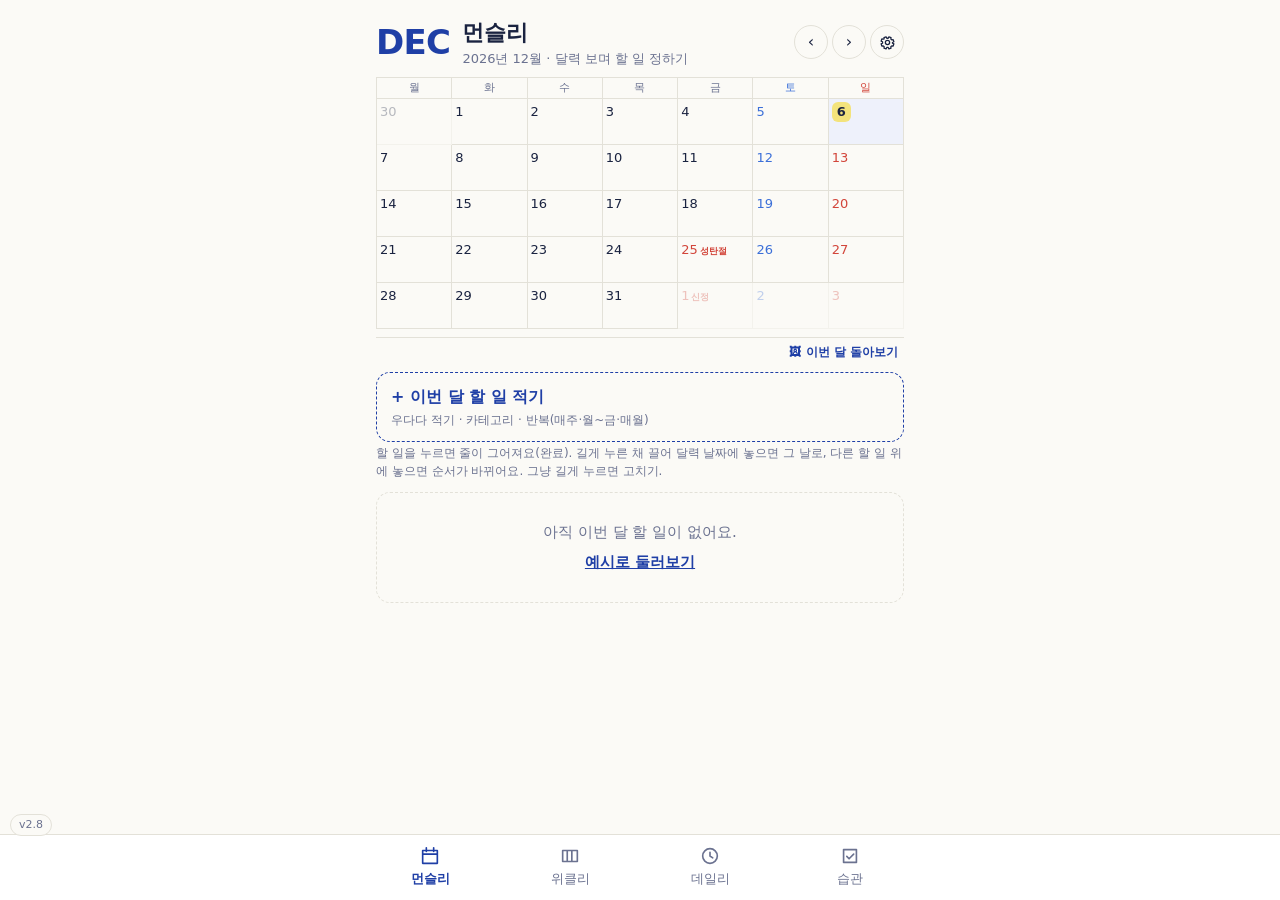
==== web/index.html @ bda676d9 "덤푸 v2.8: Jane 의견 반영 - 데일리 할 일 누르면 완료·취소(탭마다 같게), 칠하기는 🖌 버튼, 칠한 칸을 지우면 저절로 된 완료 취소 Co-Authored-By: Cl" ====
<!doctype html>
<html lang="ko">
<head>
<meta charset="utf-8">
<meta name="viewport" content="width=device-width,initial-scale=1,viewport-fit=cover">
<meta name="app-version" content="2.8">
<meta http-equiv="Content-Security-Policy" content="default-src 'self'; script-src 'self'; style-src 'self' 'unsafe-inline'; img-src 'self' data:; connect-src https://api.github.com; object-src 'none'; base-uri 'none'; form-action 'none'; frame-src 'none'">
<meta name="referrer" content="no-referrer">
<meta name="theme-color" content="#FBFAF6">
<meta name="apple-mobile-web-app-capable" content="yes">
<meta name="apple-mobile-web-app-title" content="덤푸">
<link rel="manifest" href="manifest.json">
<link rel="apple-touch-icon" href="icon-180.png">
<link rel="icon" href="icon-192.png">
<title>덤푸</title>
<link rel="stylesheet" href="style.css">
</head>
<body>
<div class="wrap" id="app"></div>
<button class="ver" id="ver" type="button">v2.4</button>
<nav class="bar"><div class="in" id="tabs"></div></nav>
<div id="layer"></div>
<script src="config.js"></script>
<script src="app-info.js"></script>
<script src="app.js"></script>
</body>
</html>
---- web/style.css ----
html{-webkit-text-size-adjust:100%}
body{margin:0}
:root{padding-top:env(safe-area-inset-top,0px)}
[hidden]{display:none!important}
/* 레이아웃: 탁상 달력처럼 큰 월 숫자 + 종이 위 할 일 줄, 아래 탭 4개 */
:root{
  --paper:#FBFAF6; --card:#FFFFFF; --ink:#1A2340; --muted:#6B7290; --line:#E3E1D8;
  --cobalt:#1F3FA6; --lemon:#F3E37C; --grass:#2E8B57; --soft:#EEF1FB; --warn:#F5B400; --red:#D2453A;
  --t0:#E03131; --t1:#F08C00; --t2:#F2C200; --t3:#2F9E44; --t4:#1C7ED6; --t5:#7048E8; --t6:#E64980; --t7:#868E96; --hol:#D2453A; --sat:#3B6FD8; --ann:#8B5CF6;
  --display:system-ui,-apple-system,"Apple SD Gothic Neo","Noto Sans KR",sans-serif;
  --body:system-ui,-apple-system,"Apple SD Gothic Neo","Noto Sans KR",sans-serif;
}
@media (prefers-color-scheme:dark){:root:not([data-theme="light"]){
  --paper:#12151F; --card:#1A1E2B; --ink:#E9EBF3; --muted:#9097B2; --line:#2A3042;
  --cobalt:#7E9BFF; --lemon:#E8D55E; --grass:#5CC48B; --soft:#232A40; --red:#F07167;
  --t0:#FF6B6B; --t1:#FFA94D; --t2:#FFD43B; --t3:#69DB7C; --t4:#4DABF7; --t5:#9775FA; --t6:#F783AC; --t7:#ADB5BD; --hol:#FF7A70; --sat:#8AB0FF; --ann:#C4A6FF; color-scheme:dark}}
:root[data-theme="dark"]{
  --paper:#12151F; --card:#1A1E2B; --ink:#E9EBF3; --muted:#9097B2; --line:#2A3042;
  --cobalt:#7E9BFF; --lemon:#E8D55E; --grass:#5CC48B; --soft:#232A40; --red:#F07167;
  --t0:#FF6B6B; --t1:#FFA94D; --t2:#FFD43B; --t3:#69DB7C; --t4:#4DABF7; --t5:#9775FA; --t6:#F783AC; --t7:#ADB5BD; --hol:#FF7A70; --sat:#8AB0FF; --ann:#C4A6FF; color-scheme:dark}
html,body{height:100%}
body{background:var(--paper);color:var(--ink);font-family:var(--body);font-size:15px;line-height:1.5}
*{box-sizing:border-box}
button{font:inherit;color:inherit;background:none;border:0;cursor:pointer}
button:focus-visible,textarea:focus-visible,input:focus-visible{outline:2px solid var(--cobalt);outline-offset:2px}
.wrap{max-width:560px;margin:0 auto;padding-left:max(16px,env(safe-area-inset-left,0px));padding-right:max(16px,env(safe-area-inset-right,0px));padding-block:12px 140px}
.demo{background:var(--lemon);color:#1A2340;border-radius:10px;padding:8px 12px;display:flex;justify-content:space-between;align-items:center;gap:8px;font-size:13px;margin-bottom:10px}
.demo button{text-decoration:underline;font-weight:700;white-space:nowrap}
.head{display:flex;align-items:center;gap:12px;margin:4px 0 14px}
.num{font-family:var(--display);font-weight:800;letter-spacing:-.04em;font-size:60px;line-height:.9;color:var(--cobalt);min-width:56px;text-align:center}
.head .t{flex:1;min-width:0}
.head .t b{font-family:var(--display);font-size:22px;font-weight:800;display:block}
.head .t span{color:var(--muted);font-size:13px}
.nav{display:flex;gap:4px;flex:none}
.nav button{width:34px;height:34px;border-radius:50%;border:1px solid var(--line);font-size:16px;display:grid;place-items:center}
.nav svg{width:17px;height:17px}
.add{display:flex;gap:8px;align-items:flex-end;margin-bottom:8px}
.add textarea,.add input{flex:1;min-width:0;border:1px solid var(--line);background:var(--card);color:var(--ink);border-radius:12px;padding:10px 12px;font:inherit;resize:none}
.go{background:var(--cobalt);color:var(--paper);border-radius:12px;padding:10px 14px;font-weight:700;white-space:nowrap}
.tags{display:flex;gap:5px;flex-wrap:wrap;margin-bottom:12px;align-items:center}
.tags .lb{font-size:12px;color:var(--muted);margin-right:2px}
.hint{color:var(--muted);font-size:12px;margin:-4px 0 12px}
.list{display:flex;flex-direction:column;border-top:1px solid var(--line)}
.row{display:flex;flex-direction:column;gap:6px;padding:10px 0 10px 8px;border-bottom:1px solid var(--line);border-left:3px solid transparent}
.row.g0{border-left-color:var(--t0)}.row.g1{border-left-color:var(--t1)}.row.g2{border-left-color:var(--t2)}
.top{display:flex;align-items:flex-start;gap:10px}
.ck{width:22px;height:22px;border-radius:6px;border:2px solid var(--muted);flex:none;margin-top:1px;display:grid;place-items:center;font-size:13px;color:#fff}
.ck.on{background:var(--grass);border-color:var(--grass)}
.txt{flex:1;min-width:0;overflow-wrap:anywhere;text-align:left}
.done .txt{color:var(--muted);text-decoration:line-through}
.tag{font-size:11px;color:var(--grass);white-space:nowrap;margin-top:3px}
.tag.day{color:var(--cobalt)} .tag.late{color:var(--red)}
.rp{font-size:11px;color:var(--muted);margin-left:4px}
.chips{display:flex;flex-wrap:wrap;gap:4px;padding-left:32px}
.row .chips .chip{padding:2px 7px}
.chip{border:1px solid var(--line);border-radius:999px;padding:2px 10px;font-size:12px;color:var(--muted);font-variant-numeric:tabular-nums;display:inline-flex;align-items:center;gap:4px}
.chip.on{background:var(--cobalt);border-color:var(--cobalt);color:var(--paper);font-weight:700}
.chip i{width:8px;height:8px;border-radius:50%;display:block}
.c0{background:var(--t0)}.c1{background:var(--t1)}.c2{background:var(--t2)}
.sec{font-size:12px;color:var(--muted);letter-spacing:.04em;margin:16px 0 6px;font-weight:700}
.empty{text-align:center;color:var(--muted);padding:28px 8px;border:1px dashed var(--line);border-radius:14px}
.empty button{color:var(--cobalt);font-weight:700;text-decoration:underline;margin-top:6px}
.late-box{background:var(--soft);border-radius:12px;padding:10px 12px;margin-bottom:12px;display:flex;gap:10px;align-items:center;font-size:13px}
.late-box span{flex:1;min-width:0}
.late-box b{color:var(--red)}
.weeks{display:flex;gap:6px;overflow-x:auto;padding-bottom:4px;margin-bottom:12px}
.weeks .chip{padding:6px 12px;font-size:13px;white-space:nowrap}
.cal{display:grid;grid-template-columns:repeat(7,minmax(0,1fr));border-top:1px solid var(--line);border-left:1px solid var(--line)}
.cal div,.cal button{border-right:1px solid var(--line);border-bottom:1px solid var(--line);min-height:62px;padding:4px;text-align:left;display:flex;flex-direction:column;gap:2px;min-width:0}
.cal .dow{min-height:auto;font-size:11px;color:var(--muted);text-align:center;align-items:center;padding:4px 0}
.cal .d{font-size:13px;font-variant-numeric:tabular-nums}
.cal .today .d{background:var(--lemon);color:#1A2340;border-radius:6px;padding:0 5px;align-self:flex-start;font-weight:700}
.cal .sel{background:var(--soft)}
.cal .out{opacity:.3}
.mk{display:flex;flex-wrap:wrap;gap:2px}
.mk i{width:6px;height:6px;border-radius:50%;display:block;background:var(--grass)}
.mk i.p{background:none;border:1.5px solid var(--cobalt)}
.mk i.c0{background:var(--t0)}.mk i.c1{background:var(--t1)}.mk i.c2{background:var(--t2)}
.mk i.p.c0{background:none;border-color:var(--t0)}.mk i.p.c1{background:none;border-color:var(--t1)}.mk i.p.c2{background:none;border-color:var(--t2)}
.mini{font-size:10px;color:var(--grass);white-space:nowrap;overflow:hidden;text-overflow:ellipsis}
.legend{display:flex;gap:14px;font-size:12px;color:var(--muted);margin:8px 0;flex-wrap:wrap}
.legend span{display:flex;align-items:center;gap:5px}
.strip{display:grid;grid-template-columns:repeat(7,minmax(0,1fr));gap:4px;margin-bottom:12px}
.strip button{border:1px solid var(--line);border-radius:10px;padding:6px 0;text-align:center;font-size:12px;color:var(--muted)}
.strip b{display:block;font-size:16px;color:var(--ink);font-variant-numeric:tabular-nums}
.strip .has{border-color:var(--cobalt)}
.strip .tdy b{color:var(--cobalt)}
.bar{position:fixed;left:0;right:0;bottom:0;background:var(--card);border-top:1px solid var(--line);display:flex;justify-content:center;padding-bottom:env(safe-area-inset-bottom,0px);padding-left:env(safe-area-inset-left,0px);padding-right:env(safe-area-inset-right,0px);z-index:5}
.bar .in{display:grid;grid-template-columns:repeat(4,1fr);width:100%;max-width:560px}
.bar button{padding:10px 0 12px;font-size:13px;color:var(--muted);display:flex;flex-direction:column;align-items:center;gap:2px}
.bar button.on{color:var(--cobalt);font-weight:700}
.bar svg{width:22px;height:22px}
.ver{position:fixed;left:max(10px,env(safe-area-inset-left,0px));bottom:calc(64px + env(safe-area-inset-bottom,0px));font-size:11px;color:var(--muted);background:var(--paper);border:1px solid var(--line);border-radius:999px;padding:2px 8px;z-index:6}
.ver.new{color:var(--warn);font-weight:700}
.dim{position:fixed;inset:0;background:rgba(10,14,30,.45);z-index:20;display:flex;align-items:flex-end;justify-content:center}
.sheet{background:var(--card);width:100%;max-width:560px;border-radius:18px 18px 0 0;padding:18px max(18px,env(safe-area-inset-left,0px)) calc(18px + env(safe-area-inset-bottom,0px));max-height:88%;overflow:auto}
.sheet h3{margin:0 0 4px;font-family:var(--display);font-weight:800;font-size:22px;display:flex;gap:8px;align-items:center}
.pill{font-family:var(--body);font-size:12px;background:var(--soft);color:var(--cobalt);border-radius:999px;padding:2px 8px}
.sheet p{margin:6px 0;color:var(--muted);font-size:13px}
.sheet .btn{display:block;width:100%;border:1px solid var(--line);border-radius:12px;padding:10px;margin-top:10px;font-weight:700}
.sheet .btn.pri{background:var(--cobalt);color:var(--paper);border-color:var(--cobalt)}
.sheet .btn.del{color:var(--red)}
.sheet input[type=text],.sheet input:not([type]){width:100%;border:1px solid var(--line);background:var(--paper);color:var(--ink);border-radius:10px;padding:10px;font:inherit;margin:8px 0}
.sheet .chips{padding-left:0;margin:6px 0}
.note{font-size:13px;margin:8px 0;border-left:3px solid var(--line);padding-left:10px}
.note b{display:block;font-size:12px;color:var(--muted)}
.set{display:flex;align-items:center;gap:10px;padding:10px 0;border-bottom:1px solid var(--line)}
.set span{flex:1;min-width:0}
.set small{display:block;color:var(--muted);font-size:12px}
.sw{width:44px;height:26px;border-radius:999px;background:var(--line);position:relative;flex:none}
.sw::after{content:"";position:absolute;top:3px;left:3px;width:20px;height:20px;border-radius:50%;background:#fff;transition:left .15s}
.sw.on{background:var(--grass)} .sw.on::after{left:21px}
.set input[type=time]{border:1px solid var(--line);background:var(--paper);color:var(--ink);border-radius:8px;padding:4px 6px;font:inherit}
.app-only{font-size:11px;background:var(--lemon);color:#1A2340;border-radius:999px;padding:1px 7px;margin-left:6px;font-weight:700;white-space:nowrap;display:inline-block}
.widget{border:1px solid var(--line);border-radius:18px;padding:12px 14px;background:var(--soft);margin:8px 0}
.widget .wh{display:flex;justify-content:space-between;font-size:13px;font-weight:700;margin-bottom:6px}
.widget .wr{display:flex;gap:8px;align-items:center;font-size:13px;padding:3px 0}
.widget .wr .ck{width:18px;height:18px;font-size:11px}
.noti{border-radius:14px;background:var(--paper);border:1px solid var(--line);padding:10px 12px;font-size:13px;margin:8px 0}
.noti b{display:block;font-size:12px;color:var(--muted)}
.toast{position:fixed;left:50%;transform:translateX(-50%);bottom:calc(100px + env(safe-area-inset-bottom,0px));background:var(--ink);color:var(--paper);padding:8px 14px;border-radius:999px;font-size:13px;z-index:30;max-width:90%;text-align:center}
@media (prefers-reduced-motion:no-preference){.sheet{animation:up .18s ease-out}@keyframes up{from{transform:translateY(30px);opacity:.5}}}

/* v1.1: 달력 공휴일·기념일, 날짜 고르기, 타임라인 */
.cal div,.cal button{min-height:58px}
.cal .dl{display:flex;align-items:baseline;gap:2px;min-width:0}
.cal .red .d{color:var(--hol)} .cal .blue .d{color:var(--sat)}
.cal .dow.sun{color:var(--hol)} .cal .dow.sat{color:var(--sat)}
.cal .today .d{color:#1A2340}
.lab{font-size:9px;line-height:1.2;white-space:nowrap;overflow:hidden;text-overflow:ellipsis;min-width:0;font-weight:700}
.lab.hol{color:var(--hol)} .lab.memo{color:var(--muted);font-weight:500} .lab.ann{color:var(--ann)}
.lab.big{font-size:12px;margin-right:6px}
.mini.p{color:var(--ink);opacity:.75}
.cal.picking button:not(.out){background:var(--soft)}
.cal.picking button:not(.out):hover,.cal.picking button:not(.out):focus-visible{background:var(--lemon)}
.pickbar{position:sticky;top:env(safe-area-inset-top,0px);z-index:4;background:var(--lemon);color:#1A2340;border-radius:12px;padding:10px 12px;margin-bottom:10px;display:flex;gap:10px;align-items:center;font-size:13px}
.pickbar span{flex:1;min-width:0}
.pickbar button{font-weight:800;text-decoration:underline;white-space:nowrap}
.chip.pk{background:var(--lemon);border-color:var(--lemon);color:#1A2340;font-weight:700}
.daybox{border:1px solid var(--line);border-radius:14px;padding:12px;margin:12px 0 4px;background:var(--card)}
.daybox .dh{display:flex;align-items:baseline;flex-wrap:wrap;gap:4px 8px;margin-bottom:4px}
.daybox .dh b{font-size:16px}
.links{display:flex;justify-content:space-between;gap:10px;font-size:13px}
.links button{color:var(--cobalt);font-weight:700}
.tm{display:inline-block;font-size:12px;font-weight:800;color:var(--cobalt);background:var(--soft);border-radius:6px;padding:0 5px;margin-right:6px;font-variant-numeric:tabular-nums}
.tl{border-top:1px solid var(--line)}
.tl-r{display:flex;gap:8px;border-bottom:1px solid var(--line);min-height:38px}
.tl-r.now{background:var(--soft)}
.tl-r.now .tl-h{color:var(--hol);font-weight:800}
.tl-h{width:58px;flex:none;font-size:12px;color:var(--muted);padding-top:10px;font-variant-numeric:tabular-nums}
.tl-c{flex:1;min-width:0}
.tl-c .row{border-bottom:0;padding-top:6px;padding-bottom:6px}
.tl-add{width:100%;height:100%;min-height:38px;text-align:left;color:var(--line);font-size:18px;padding-left:4px}
.tl-add:hover,.tl-add:focus-visible{color:var(--cobalt)}
.strip button{min-width:0}
.strip .red b{color:var(--hol)}
.strip small{display:block;font-size:9px;overflow:hidden;text-overflow:ellipsis;white-space:nowrap;padding:0 2px}
.hgrid{display:grid;grid-template-columns:repeat(auto-fill,minmax(68px,1fr));gap:5px}
.hgrid .chip{justify-content:center;padding:5px 0}
.chips.dows{padding-left:0;margin:6px 0}
.chips.dows .chip{min-width:36px;justify-content:center;padding:4px 0;font-size:14px}
.two{display:grid;grid-template-columns:1fr 1fr;gap:8px;margin:6px 0}
.two label{display:flex;flex-direction:column;font-size:12px;color:var(--muted);min-width:0}
.two input{border:1px solid var(--line);background:var(--paper);color:var(--ink);border-radius:10px;padding:8px;font:inherit;width:100%;min-width:0}

/* v1.3: 카테고리 8개, 옆으로 밀기 */
.row.g3{border-left-color:var(--t3)}.c3{background:var(--t3)}.mk i.c3{background:var(--t3)}.mk i.p.c3{background:none;border-color:var(--t3)}
.row.g4{border-left-color:var(--t4)}.c4{background:var(--t4)}.mk i.c4{background:var(--t4)}.mk i.p.c4{background:none;border-color:var(--t4)}
.row.g5{border-left-color:var(--t5)}.c5{background:var(--t5)}.mk i.c5{background:var(--t5)}.mk i.p.c5{background:none;border-color:var(--t5)}
.row.g6{border-left-color:var(--t6)}.c6{background:var(--t6)}.mk i.c6{background:var(--t6)}.mk i.p.c6{background:none;border-color:var(--t6)}
.row.g7{border-left-color:var(--t7)}.c7{background:var(--t7)}.mk i.c7{background:var(--t7)}.mk i.p.c7{background:none;border-color:var(--t7)}
.catrow{display:flex;gap:8px;align-items:center}
.dot{width:26px;height:26px;border-radius:50%;flex:none;border:2px solid var(--card);box-shadow:0 0 0 1px var(--line)}
#app{touch-action:pan-y}
@media (prefers-reduced-motion:no-preference){
#app.slide-l{animation:sl .22s ease-out}#app.slide-r{animation:sr .22s ease-out}
@keyframes sl{from{transform:translateX(24px);opacity:.4}}@keyframes sr{from{transform:translateX(-24px);opacity:.4}}}

/* v1.4: 먼슬리 달력 고정, 영어 월 */
.num.en{font-size:40px;letter-spacing:-.02em;min-width:76px}
.mtop{position:sticky;top:env(safe-area-inset-top,0px);z-index:3;background:var(--paper);padding-bottom:8px;margin-bottom:4px;border-bottom:1px solid var(--line)}
.mtop .head{margin-bottom:8px}
.mtop .cal div,.mtop .cal button{min-height:46px;padding:3px}
.mtop .cal .dow{min-height:auto;padding:2px 0}
body::before{content:"";position:fixed;inset:0 0 auto;height:env(safe-area-inset-top,0px);z-index:10;background:var(--paper)}
.mtop{isolation:isolate}
.pop{position:absolute;z-index:5;width:min(230px,calc(100% - 8px));background:var(--card);color:var(--ink);border:1px solid var(--line);border-radius:14px;box-shadow:0 8px 24px rgba(10,14,30,.22);padding:10px 12px}
.pop::after{content:"";position:absolute;left:calc(var(--ax,50%) - 7px);width:12px;height:12px;background:var(--card);border:1px solid var(--line);transform:rotate(45deg)}
.pop.above::after{bottom:-7px;border-top:0;border-left:0}
.pop.below::after{top:-7px;border-bottom:0;border-right:0}
.pop-h{display:flex;flex-wrap:wrap;align-items:baseline;gap:2px 6px;margin-bottom:4px}
.pop-h b{font-size:14px}
.pop-h .lab{font-size:11px}
.pop-r{display:flex;align-items:center;gap:8px;padding:4px 0}
.pop-r.g0{border-left-color:var(--t0)}.pop-r.g1{border-left-color:var(--t1)}.pop-r.g2{border-left-color:var(--t2)}.pop-r.g3{border-left-color:var(--t3)}.pop-r.g4{border-left-color:var(--t4)}.pop-r.g5{border-left-color:var(--t5)}.pop-r.g6{border-left-color:var(--t6)}.pop-r.g7{border-left-color:var(--t7)}
.pop-r .ck{width:18px;height:18px;font-size:11px;border-radius:5px}
.pop-t{flex:1;min-width:0;text-align:left;font-size:13px;white-space:nowrap;overflow:hidden;text-overflow:ellipsis}
.pop-r.done .pop-t{color:var(--muted);text-decoration:line-through}
.pop-e{margin:4px 0;color:var(--muted);font-size:12px}
.pop-a{display:flex;justify-content:space-between;gap:6px;border-top:1px solid var(--line);margin-top:6px;padding-top:6px}
.pop-a button{font-size:12px;font-weight:700;color:var(--cobalt)}
@media (prefers-reduced-motion:no-preference){.pop{animation:pin .14s ease-out}@keyframes pin{from{opacity:0;transform:scale(.96)}}}
.mtop .head .num.en{font-size:34px;min-width:66px}
@media (max-height:760px){
.mtop .head{margin:0 0 4px}
.mtop .head .t span{font-size:12px}
.mtop .cal div,.mtop .cal button{min-height:36px;padding:2px 3px;gap:1px}
.mtop .cal .mini{display:none}
}
.mtop .head .t span{display:block;white-space:nowrap;overflow:hidden;text-overflow:ellipsis}

/* v1.5: 줄 긋기, 끌어서 옮기기, 큰 카테고리 점 */
.row .txt{padding:2px 0;-webkit-user-select:none;user-select:none;-webkit-touch-callout:none}
.row.done .txt,.pop-r.done .pop-t{text-decoration:line-through;text-decoration-thickness:2px;text-decoration-color:var(--muted)}
.row{padding-left:10px}
.pop-r{border-left:3px solid transparent;padding-left:6px}
.pop-t{-webkit-user-select:none;user-select:none;-webkit-touch-callout:none;padding:2px 0}
.dragging{opacity:.35}
.ghost{position:fixed;z-index:50;pointer-events:none;transform:translate(-50%,-130%);background:var(--ink);color:var(--paper);padding:6px 12px;border-radius:999px;font-size:13px;font-weight:700;white-space:nowrap;box-shadow:0 6px 18px rgba(0,0,0,.25);max-width:70vw;overflow:hidden;text-overflow:ellipsis}
body.is-dragging{-webkit-user-select:none;user-select:none}
.drop-on{outline:2px dashed var(--cobalt)!important;outline-offset:-2px;background:var(--soft)!important}
.row.drop-on{box-shadow:inset 0 3px 0 var(--cobalt)}
.mk i{width:8px;height:8px}
.mk{gap:3px}
.tc0{color:var(--t0)!important}.tc1{color:var(--t1)!important}.tc2{color:var(--t2)!important}.tc3{color:var(--t3)!important}.tc4{color:var(--t4)!important}.tc5{color:var(--t5)!important}.tc6{color:var(--t6)!important}.tc7{color:var(--t7)!important}
.mini.p{opacity:1;font-weight:700}
.grip{font-size:20px;color:var(--muted);padding:6px 4px;cursor:grab;touch-action:none;-webkit-user-select:none;user-select:none}
.catrow.drop-on{outline:2px dashed var(--cobalt);outline-offset:2px;border-radius:12px}
.toast{display:flex;gap:12px;align-items:center}
.toast button{color:var(--lemon);font-weight:800;white-space:nowrap}
textarea.code{width:100%;font:12px/1.4 ui-monospace,monospace;border:1px solid var(--line);border-radius:10px;padding:8px;background:var(--paper);color:var(--ink);word-break:break-all}
.tl-h{width:40px}

/* v1.6: 10분 플래너 (왼쪽 계획 | 시간 | 오른쪽 10분 칸) */
.tt{border-top:1px solid var(--line)}
.tt-r{display:grid;grid-template-columns:minmax(0,1fr) 26px 150px;align-items:stretch;border-bottom:1px solid var(--line);min-height:36px}
.tt-r.now{background:var(--soft)}
.tt-r.now .tt-h{color:var(--hol)}
.tt-head{min-height:0;border-bottom:1px solid var(--line)}
.tt-head .tt-p{font-size:11px;color:var(--muted);padding:4px 0}
.tt-p{min-width:0;border-right:1px solid var(--line);padding-right:4px}
.tt-p .row{border-bottom:0;padding-top:6px;padding-bottom:6px}
.tt-p .tl-add{min-height:36px}
.tt-h{font-size:13px;font-weight:800;text-align:center;padding-top:9px;font-variant-numeric:tabular-nums;color:var(--ink)}
.tt-g{display:grid;grid-template-columns:repeat(6,1fr);gap:2px;padding:5px 0 5px 4px;touch-action:pan-y;-webkit-user-select:none;user-select:none}
.tt-head .tt-g{padding:4px 0 4px 4px}
.cell-l{font-size:9px;color:var(--muted);text-align:center;font-variant-numeric:tabular-nums}
.cell{border:1px solid var(--line);border-radius:4px;min-height:24px;background:var(--card)}
.cell.cur{border-color:var(--hol);border-width:2px}
.cell.cn,.brush i.cn,.tsum i.cn{background:var(--muted)}
.cell.c0,.cell.c1,.cell.c2,.cell.c3,.cell.c4,.cell.c5,.cell.c6,.cell.c7{border-color:transparent}
.tt-more{display:block;width:100%;padding:8px;font-size:12px;font-weight:700;color:var(--cobalt);border-bottom:1px solid var(--line)}
.brush{display:flex;gap:5px;flex-wrap:wrap;align-items:center;margin-bottom:6px}
.brush .lb{font-size:12px;color:var(--muted);margin-right:2px}
.brush i,.tsum i{width:8px;height:8px;border-radius:50%;display:inline-block}
.tsum{display:flex;flex-wrap:wrap;gap:4px 12px;align-items:center;font-size:13px;margin:10px 0;padding:10px 12px;border-radius:12px;background:var(--soft)}
.tsum b{width:100%}
.tsum span{display:inline-flex;align-items:center;gap:5px}
@media (max-width:340px){.tt-r{grid-template-columns:minmax(0,1fr) 22px 132px}.cell{min-height:20px}}
.cell.c0{background:var(--t0)}.cell.c1{background:var(--t1)}.cell.c2{background:var(--t2)}.cell.c3{background:var(--t3)}.cell.c4{background:var(--t4)}.cell.c5{background:var(--t5)}.cell.c6{background:var(--t6)}.cell.c7{background:var(--t7)}.cell.cn{background:var(--muted)}

/* v1.7: 직접 쓰기, 합계 막대 */
.cell.pick{outline:2px solid var(--cobalt);outline-offset:-1px;background:var(--soft)}
.note-r{display:flex;align-items:center;gap:2px;width:100%;text-align:left;font-size:13px;padding:6px 0 6px 6px;font-weight:600;min-width:0;white-space:nowrap;overflow:hidden;text-overflow:ellipsis}
.note-r.tcn{color:var(--muted)}
.brush i.sq{border-radius:2px}
.tsum .ratio{width:100%;font-size:13px}
.tsum .ratio em{font-style:normal;font-weight:800;color:var(--cobalt)}
.tsum .bars{width:100%;display:flex;height:10px;border-radius:5px;overflow:hidden;gap:1px}
.tsum .bars i{height:10px;width:auto;border-radius:0;display:block}
.tsum small{width:100%;color:var(--muted);font-size:12px}
.tsum i.c0{background:var(--t0)}.tsum i.c1{background:var(--t1)}.tsum i.c2{background:var(--t2)}.tsum i.c3{background:var(--t3)}.tsum i.c4{background:var(--t4)}.tsum i.c5{background:var(--t5)}.tsum i.c6{background:var(--t6)}.tsum i.c7{background:var(--t7)}
.brush i.c0{background:var(--t0)}.brush i.c1{background:var(--t1)}.brush i.c2{background:var(--t2)}.brush i.c3{background:var(--t3)}.brush i.c4{background:var(--t4)}.brush i.c5{background:var(--t5)}.brush i.c6{background:var(--t6)}.brush i.c7{background:var(--t7)}

/* v1.8: 달력 두 줄 표시(♥ 루틴 / ● 카테고리), 한 주 기록, 이미지 */
.rt-row{display:flex;gap:1px;line-height:1;font-size:11px;min-height:11px}
.rt{font-style:normal;opacity:.95}
.tcn{color:var(--muted)}
.mk i.p{background:none!important;border:1.5px solid var(--muted)}
.mk i.p.c0{border-color:var(--t0)}.mk i.p.c1{border-color:var(--t1)}.mk i.p.c2{border-color:var(--t2)}.mk i.p.c3{border-color:var(--t3)}.mk i.p.c4{border-color:var(--t4)}.mk i.p.c5{border-color:var(--t5)}.mk i.p.c6{border-color:var(--t6)}.mk i.p.c7{border-color:var(--t7)}
.mk i.cn{background:var(--muted)}
.wg{overflow-x:auto;border-top:1px solid var(--line);margin-bottom:8px}
.wg-r{display:grid;grid-template-columns:22px repeat(7,minmax(0,1fr));gap:3px;align-items:center;padding:1px 0}
.wg-head{position:sticky;top:0;background:var(--paper)}
.wg-d{font-size:11px;color:var(--muted);text-align:center;padding:4px 0;white-space:nowrap}
.wg-d.tdy{color:var(--cobalt);font-weight:800}
.wg-h{font-size:10px;color:var(--muted);text-align:right;font-variant-numeric:tabular-nums}
.wg-c{display:grid;grid-template-columns:repeat(6,1fr);gap:1px;height:12px}
.wg-c i{display:block;background:var(--line);border-radius:1px;opacity:.5}
.wg-c i.cn{background:var(--muted);opacity:1}
.wg-c i.c0{background:var(--t0);opacity:1}.wg-c i.c1{background:var(--t1);opacity:1}.wg-c i.c2{background:var(--t2);opacity:1}.wg-c i.c3{background:var(--t3);opacity:1}.wg-c i.c4{background:var(--t4);opacity:1}.wg-c i.c5{background:var(--t5);opacity:1}.wg-c i.c6{background:var(--t6);opacity:1}.wg-c i.c7{background:var(--t7);opacity:1}
.imgbtn{font-size:12px;color:var(--cobalt);font-weight:700;margin-left:8px;letter-spacing:0}
img.shot{width:100%;border:1px solid var(--line);border-radius:10px;margin:8px 0}
.hsel{border:1px solid var(--line);background:var(--paper);color:var(--ink);border-radius:8px;padding:4px 6px;font:inherit;flex:none}

/* v1.9: 루틴 달성률, ♥ 바로 체크, 한 줄 일기 */
.rt-row{font-size:13px;gap:2px}
.rt{cursor:pointer;padding:0 1px}
.rbox{border:1px solid var(--line);border-radius:12px;padding:10px 12px;margin:10px 0;display:flex;flex-direction:column;gap:6px;font-size:13px}
.rrow{display:grid;grid-template-columns:minmax(0,7em) 1fr auto;gap:8px;align-items:center}
.rn{white-space:nowrap;overflow:hidden;text-overflow:ellipsis;font-weight:700}
.rbar{height:8px;border-radius:4px;background:var(--line);overflow:hidden}
.rbar i{display:block;height:100%}
.rbar i.cn{background:var(--muted)}
.rbar i.c0{background:var(--t0)}.rbar i.c1{background:var(--t1)}.rbar i.c2{background:var(--t2)}.rbar i.c3{background:var(--t3)}.rbar i.c4{background:var(--t4)}.rbar i.c5{background:var(--t5)}.rbar i.c6{background:var(--t6)}.rbar i.c7{background:var(--t7)}
.rp{font-size:12px;color:var(--muted);font-variant-numeric:tabular-nums;white-space:nowrap}
textarea.diary{width:100%;border:1px solid var(--line);background:var(--card);color:var(--ink);border-radius:12px;padding:10px 12px;font:inherit;resize:vertical}
.pop-d{margin:4px 0;font-size:12px;font-style:italic;color:var(--ink)}

/* v2.0: 반복 고르기, 먼슬리 적기 창, 길게 눌러 칠하기 */
.addbig{display:flex;flex-direction:column;align-items:flex-start;gap:2px;width:100%;border:1.5px dashed var(--cobalt);border-radius:14px;padding:12px 14px;margin:10px 0 6px;color:var(--cobalt);text-align:left}
.addbig b{font-size:16px}
.addbig span{font-size:12px;color:var(--muted)}
.chips.rules{padding-left:0;margin:6px 0}
.rule-now{color:var(--cobalt)!important;font-weight:700}
body.typing .mtop{position:static}
.cell.hold{outline:2px solid var(--cobalt)}

/* v2.1: 습관 표, 범위 톡톡, 자정 선, 칠하기 표시 */
.ht{overflow-x:auto;border-top:1px solid var(--line);margin:4px 0 8px}
.ht-r{display:grid;grid-template-columns:minmax(52px,1.2fr) repeat(var(--n),minmax(20px,1fr)) 34px;gap:2px;align-items:center;padding:4px 0;border-bottom:1px solid var(--line)}
.ht-head{padding:2px 0}
.ht-d{display:flex;flex-direction:column;align-items:center;font-size:10px;color:var(--muted);line-height:1.1}
.ht-d b{font-size:13px;color:var(--ink);font-variant-numeric:tabular-nums}
.ht-d.red b{color:var(--hol)}.ht-d.blue b{color:var(--sat)}
.ht-d.tdy b{background:var(--lemon);color:#1A2340;border-radius:5px;padding:0 3px}
.ht-n{font-size:12px;font-weight:700;text-align:left;white-space:nowrap;overflow:hidden;text-overflow:ellipsis;min-width:0}
.ht-c{aspect-ratio:1;max-height:34px;border:1.5px solid var(--line);border-radius:6px;font-size:14px;font-weight:800;color:#fff;display:grid;place-items:center;padding:0}
.ht-c.fut{opacity:.45}
.ht-c.on.cn{background:var(--muted);border-color:transparent}
.ht-c.on.c0{background:var(--t0);border-color:transparent}.ht-c.on.c1{background:var(--t1);border-color:transparent}.ht-c.on.c2{background:var(--t2);border-color:transparent}.ht-c.on.c3{background:var(--t3);border-color:transparent}.ht-c.on.c4{background:var(--t4);border-color:transparent}.ht-c.on.c5{background:var(--t5);border-color:transparent}.ht-c.on.c6{background:var(--t6);border-color:transparent}.ht-c.on.c7{background:var(--t7);border-color:transparent}
.ht-s{font-size:11px;color:var(--muted);text-align:right;font-variant-numeric:tabular-nums}
.cell.anc{outline:3px solid var(--cobalt);outline-offset:-1px;animation:blink 1s ease-in-out infinite}
@keyframes blink{50%{outline-color:var(--lemon)}}
@media (prefers-reduced-motion:reduce){.cell.anc{animation:none}}
.ancbar{position:fixed;left:50%;transform:translateX(-50%);bottom:calc(70px + env(safe-area-inset-bottom,0px));z-index:8;display:flex;gap:12px;align-items:center;background:var(--ink);color:var(--paper);padding:10px 14px;border-radius:999px;font-size:13px;white-space:nowrap;box-shadow:0 6px 18px rgba(0,0,0,.25)}
.ancbar button{color:var(--lemon);font-weight:800}
.tt-r.mid{border-top:2px dashed var(--muted)}
.wg-r.mid{border-top:1px dashed var(--muted)}
.row.brushing{background:var(--soft);box-shadow:inset 0 0 0 2px var(--cobalt);border-radius:8px}
body.painting{-webkit-user-select:none;user-select:none}
.ghost.pg{transform:translate(-50%,-160%)}
@media (max-width:340px){.ht-r{grid-template-columns:minmax(44px,1fr) repeat(var(--n),minmax(18px,1fr)) 28px}.ht-d{font-size:9px}.ht-d b{font-size:12px}.ht-s{font-size:10px}}
/* v2.2: 습관 쉬는 요일, 한 달 한눈에 */
.ht-c.off{border-style:dashed;opacity:.35;color:var(--muted)}
.ht-c.off.on{opacity:1;border-style:solid}
.ht.all .ht-r{grid-template-columns:minmax(48px,1fr) repeat(var(--n),minmax(0,1fr)) 30px;gap:1px}
.ht.all .ht-c{aspect-ratio:auto;height:22px;border-radius:3px;border-width:1px;font-size:0}
.ht.all .ht-d.tdy b{background:none;color:inherit}
.ht-c.now{box-shadow:0 0 0 2px var(--lemon)}
.ht.all .ht-d b{white-space:nowrap;overflow:visible}
.ht.all .ht-d{font-size:0}
.ht.all .ht-d b{font-size:9px;padding:0}
.ht.all .ht-d.tdy b{padding:0 1px}
/* v2.3: 습관 아이콘, 주 목표, 순서 끌기 */
.ht-n{display:flex;align-items:center;gap:2px;overflow:hidden}
.ht-nb{font-size:12px;font-weight:700;text-align:left;white-space:nowrap;overflow:hidden;text-overflow:ellipsis;min-width:0;flex:1;padding:0}
.hic{margin-right:2px}
.grip.hg{font-size:15px;padding:2px 1px;flex:none}
.ht-r.drop-on{outline:2px dashed var(--cobalt);outline-offset:-1px}
.ht-c.on{font-size:13px}
.icgrid{display:grid;grid-template-columns:repeat(auto-fill,minmax(40px,1fr));gap:4px;margin:6px 0}
.icgrid .ic{height:40px;border:1px solid var(--line);border-radius:10px;font-size:20px;display:grid;place-items:center}
.icgrid .ic:first-child{font-size:12px;color:var(--muted)}
.icgrid .ic.on{border:2px solid var(--cobalt);background:var(--soft)}
.rrow2{display:flex;flex-direction:column;gap:1px}
.rsub{font-size:11px;color:var(--muted);padding-left:2px}
.rt.em{font-size:11px}
.rt-row .rt.em{filter:none}
.ht-nb{display:-webkit-box;-webkit-line-clamp:2;-webkit-box-orient:vertical;white-space:normal;line-height:1.15;word-break:break-all}
@media (max-width:340px){.ht-nb{font-size:11px}.grip.hg{font-size:12px;padding:2px 0}.ht-r{grid-template-columns:minmax(50px,1.1fr) repeat(var(--n),minmax(18px,1fr)) 28px}}
/* v2.4: 습관 메모·쉬는 기간·보관·알림 */
.ht-c{position:relative}
.ht-c.memo::after{content:"";position:absolute;right:1px;top:1px;width:6px;height:6px;border-radius:50%;background:var(--lemon);box-shadow:0 0 0 1px var(--card)}
.ht-c.pz{border-style:dotted;opacity:.6;font-size:10px;color:var(--muted)}
.htm{font-size:10px;color:var(--muted);font-weight:500}
.mlist{border:1px solid var(--line);border-radius:12px;padding:8px 10px;margin:8px 0;display:flex;flex-direction:column;gap:2px;font-size:13px}
.mrow{display:grid;grid-template-columns:auto auto 1fr;gap:8px;align-items:center;text-align:left;padding:3px 0;min-width:0}
.mrow .md{font-size:11px;color:var(--muted);font-variant-numeric:tabular-nums}
.mrow .mt{white-space:nowrap;overflow:hidden;text-overflow:ellipsis;min-width:0}
.sheet input[type=time]{border:1px solid var(--line);background:var(--paper);color:var(--ink);border-radius:8px;padding:4px 6px;font:inherit}

/* v2.5 타이머·기분 */
.tmgo{flex:none;width:30px;height:30px;border-radius:50%;background:var(--card);border:1.5px solid var(--cobalt);color:var(--cobalt);font-size:12px;font-weight:800;display:inline-flex;align-items:center;justify-content:center;margin-left:auto}
.tmgo.on{background:var(--cobalt);color:#fff}
.tmbar{position:sticky;top:6px;z-index:30;display:flex;align-items:center;gap:6px;background:var(--cobalt);color:#fff;border-radius:12px;padding:8px 10px;margin-bottom:10px;box-shadow:0 4px 14px rgba(0,0,0,.18);font-size:14px}
.tmbar .tmt{flex:1;min-width:0;overflow:hidden;text-overflow:ellipsis;white-space:nowrap}
.tmbar .tmc{font-variant-numeric:tabular-nums;font-weight:800}
.tmbar button{flex:none;background:rgba(255,255,255,.18);color:#fff;border-radius:999px;padding:6px 10px;font-size:13px;font-weight:700}
.tmbar button.ok{background:#fff;color:var(--cobalt)}
.moods{display:flex;gap:4px;flex-wrap:wrap;margin:0 0 6px}
.mood{width:38px;height:38px;border-radius:50%;font-size:20px;background:var(--card);border:1.5px solid var(--line);opacity:.75}
.mood.on{border-color:var(--cobalt);background:var(--paper);opacity:1;transform:scale(1.08)}
.cal .cm{font-size:10px;line-height:1;margin-left:1px}

/* v2.6 집중·기분 모아 보기 */
.tmbar.focus{background:#C2452D}
.tmbar.focus button.ok{color:#C2452D}
.mcnt{display:flex;flex-wrap:wrap;gap:4px 12px;margin:6px 0;font-size:15px}
.mfind{margin:6px 0 0;font-size:14px;line-height:1.5}
.ypx{display:flex;flex-direction:column;gap:2px;margin-top:4px}
.ypr{display:flex;gap:1.5px;align-items:center}
.ypm{width:16px;flex:none;font-size:9px;color:var(--muted);text-align:right;margin-right:3px}
.ypr i,.ypl i{flex:1;aspect-ratio:1;max-width:10px;border-radius:2px;background:var(--line)}
.ypr i.x{background:transparent}
.ypx .s5,.ypl .s5{background:#2E9E6B}.ypx .s4,.ypl .s4{background:#8CCB6E}.ypx .s3,.ypl .s3{background:#F2C94C}.ypx .s2,.ypl .s2{background:#F2994A}.ypx .s1,.ypl .s1{background:#D2453A}
.ypl{display:flex;align-items:center;flex-wrap:wrap;gap:3px;font-size:11px;color:var(--muted);margin:6px 0 0}
.ypl i{display:inline-block;width:10px;height:10px;flex:none;margin-left:6px}

/* 새 버전 알림 창 (앱을 열 때) */
.upd-dim{align-items:center!important;justify-content:center;padding:24px}
.upd-box{background:var(--card);color:var(--ink);width:100%;max-width:400px;border-radius:16px;padding:22px 22px 12px;box-shadow:0 10px 40px rgba(0,0,0,.3)}
.upd-box h3{margin:0 0 10px;font-size:20px;font-weight:800}
.upd-box p{margin:6px 0;font-size:15px;line-height:1.55;color:var(--ink)}
.upd-row{display:flex;justify-content:flex-end;gap:18px;margin-top:14px}
.upd-row button{padding:10px 6px;font-weight:800;font-size:15px;color:var(--cobalt)}
.upd-row .upd-later{color:var(--muted)}

/* v2.8 칠하기 버튼 (할 일을 누르면 완료, 🖌를 누르면 칠하기) */
.brbtn{flex:none;width:30px;height:30px;border-radius:50%;background:var(--card);border:1.5px solid var(--line);font-size:14px;display:inline-flex;align-items:center;justify-content:center;margin-left:auto}
.brbtn.on{border-color:var(--cobalt);background:var(--cobalt)}
.brbtn+.tmgo{margin-left:6px}
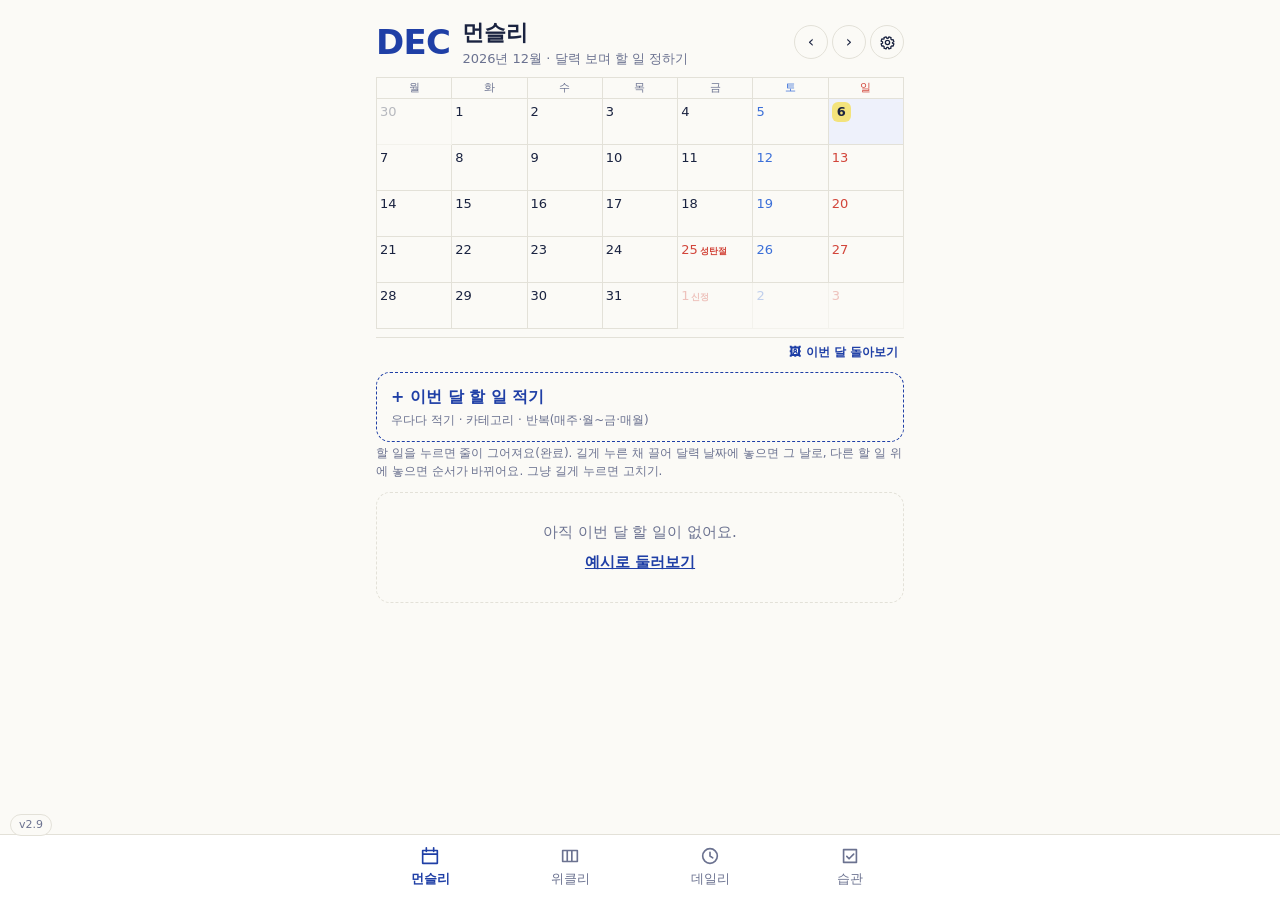
==== commit 54a419c0: "테스터 5명 점검 반영: 버그 수정과 문구·작은 화면 정리 Co-Authored-By: Claude Opus 5.5 <noreply@anthropic.com> Claude-Sess" ====
--- a/web/index.html
+++ b/web/index.html
@@ -3,7 +3,7 @@
 <head>
 <meta charset="utf-8">
 <meta name="viewport" content="width=device-width,initial-scale=1,viewport-fit=cover">
-<meta name="app-version" content="2.8">
+<meta name="app-version" content="2.9">
 <meta http-equiv="Content-Security-Policy" content="default-src 'self'; script-src 'self'; style-src 'self' 'unsafe-inline'; img-src 'self' data:; connect-src https://api.github.com; object-src 'none'; base-uri 'none'; form-action 'none'; frame-src 'none'">
 <meta name="referrer" content="no-referrer">
 <meta name="theme-color" content="#FBFAF6">
@@ -17,7 +17,7 @@
 </head>
 <body>
 <div class="wrap" id="app"></div>
-<button class="ver" id="ver" type="button">v2.4</button>
+<button class="ver" id="ver" type="button">v2.9</button>
 <nav class="bar"><div class="in" id="tabs"></div></nav>
 <div id="layer"></div>
 <script src="config.js"></script>
--- a/web/style.css
+++ b/web/style.css
@@ -420,3 +420,10 @@
 .brbtn{flex:none;width:30px;height:30px;border-radius:50%;background:var(--card);border:1.5px solid var(--line);font-size:14px;display:inline-flex;align-items:center;justify-content:center;margin-left:auto}
 .brbtn.on{border-color:var(--cobalt);background:var(--cobalt)}
 .brbtn+.tmgo{margin-left:6px}
+
+/* v2.9 정보 창 닫기, 좁은 화면(작은 폰·큰 글씨) 데일리 */
+.ai-x{float:right;font-size:14px;font-weight:600;color:var(--muted);padding:6px 4px}
+.pill.new{background:#F5B400;color:#1a1a1a}
+.tt-p .row .tm{white-space:nowrap}
+@media (max-width:380px){.tt-r{grid-template-columns:minmax(0,1fr) 22px minmax(120px,42%)}
+  .tt-p .row .top{flex-wrap:wrap;row-gap:4px}.tt-p .row .txt{flex:1 1 100%;min-width:0}.brbtn,.tmgo{width:28px;height:28px}}
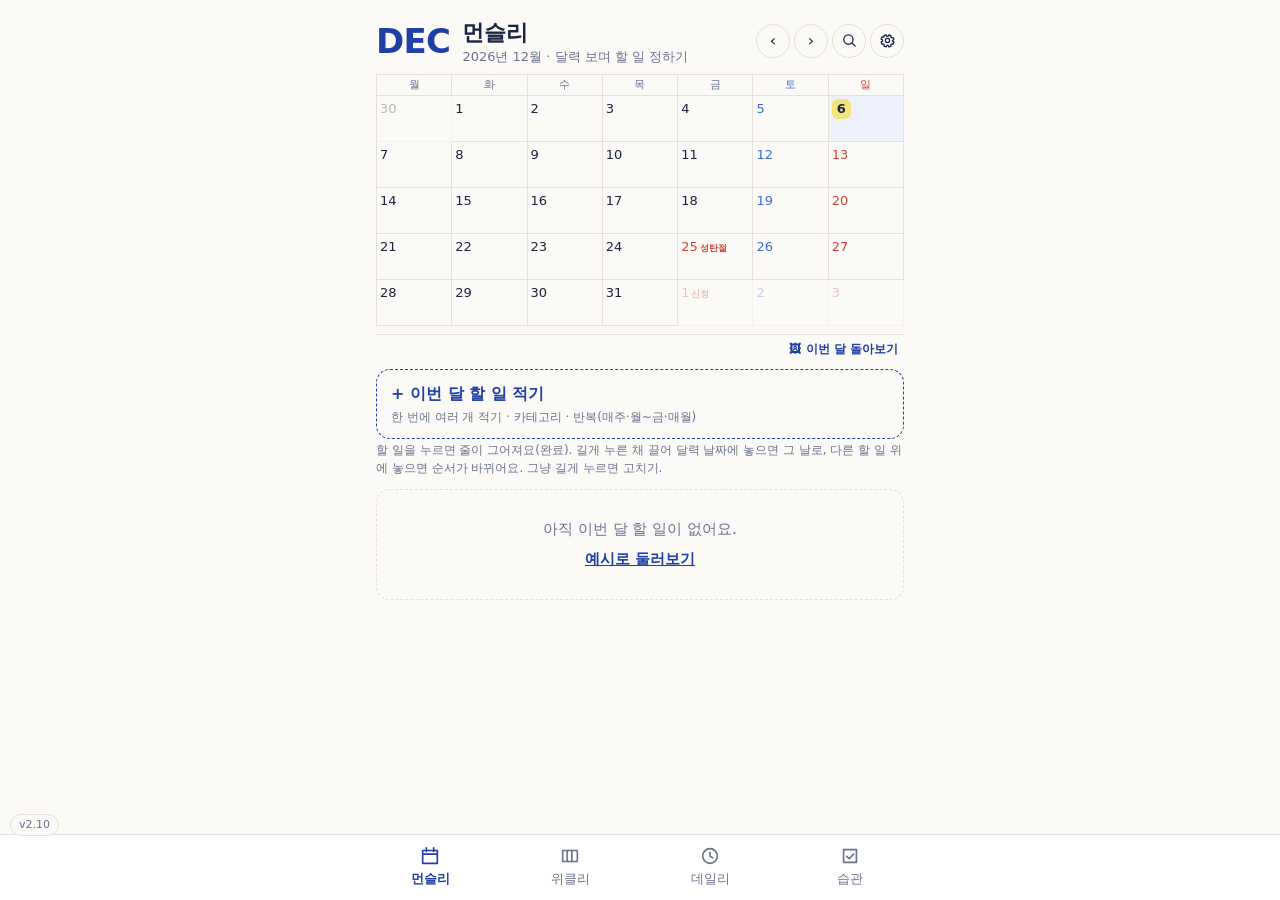
==== commit 87a5df3a: "덤푸 v2.10: 전체 찾기, 위클리 여러 개 적기·순서 바꾸기, 글자 크기 - 🔍 할 일·반복·기념일·습관·일기·10분 기록 찾기 - 위클리 여러 줄 적기, 끌어서 순서 바꾸기 " ====
--- a/web/index.html
+++ b/web/index.html
@@ -3,7 +3,7 @@
 <head>
 <meta charset="utf-8">
 <meta name="viewport" content="width=device-width,initial-scale=1,viewport-fit=cover">
-<meta name="app-version" content="2.9">
+<meta name="app-version" content="2.10">
 <meta http-equiv="Content-Security-Policy" content="default-src 'self'; script-src 'self'; style-src 'self' 'unsafe-inline'; img-src 'self' data:; connect-src https://api.github.com; object-src 'none'; base-uri 'none'; form-action 'none'; frame-src 'none'">
 <meta name="referrer" content="no-referrer">
 <meta name="theme-color" content="#FBFAF6">
@@ -17,7 +17,7 @@
 </head>
 <body>
 <div class="wrap" id="app"></div>
-<button class="ver" id="ver" type="button">v2.9</button>
+<button class="ver" id="ver" type="button">v2.10</button>
 <nav class="bar"><div class="in" id="tabs"></div></nav>
 <div id="layer"></div>
 <script src="config.js"></script>
--- a/web/style.css
+++ b/web/style.css
@@ -427,3 +427,12 @@
 .tt-p .row .tm{white-space:nowrap}
 @media (max-width:380px){.tt-r{grid-template-columns:minmax(0,1fr) 22px minmax(120px,42%)}
   .tt-p .row .top{flex-wrap:wrap;row-gap:4px}.tt-p .row .txt{flex:1 1 100%;min-width:0}.brbtn,.tmgo{width:28px;height:28px}}
+/* v2.10: 찾기·여러 개 적기·좁은 화면+큰 글씨 */
+.linkbtn{display:inline-block;margin:-2px 2px 8px;padding:6px 2px;color:var(--cobalt);font-size:13px;font-weight:700;text-decoration:underline;text-underline-offset:3px}
+.srow{display:flex;flex-direction:column;align-items:flex-start;gap:2px;width:100%;text-align:left;padding:10px 12px;border:1px solid var(--line);border-radius:12px;background:var(--card);color:var(--ink);margin-bottom:6px}
+.srow b{font-weight:700;overflow-wrap:anywhere}.srow span{font-size:12px;color:var(--muted)}
+.head .t span{display:block;overflow-wrap:anywhere}
+.nz .head{flex-wrap:wrap;row-gap:6px}.nz .head .t{flex:1 1 calc(100% - 70px)}.nz .head .nav{flex:1 1 100%;justify-content:flex-end}
+.nz .head .t{flex:1 1 0;min-width:0}
+.nz .ht-r{grid-template-columns:minmax(46px,1fr) repeat(var(--n),minmax(0,1fr)) 24px;gap:1px}.nz .ht-d{font-size:8px}.nz .ht-d b{font-size:11px}.nz .ht-nb{font-size:11px}.nz .ht-s{font-size:9px}.nz .ht-c{border-radius:4px}
+.mtop .head .t span{white-space:normal;overflow:visible;line-height:1.3}
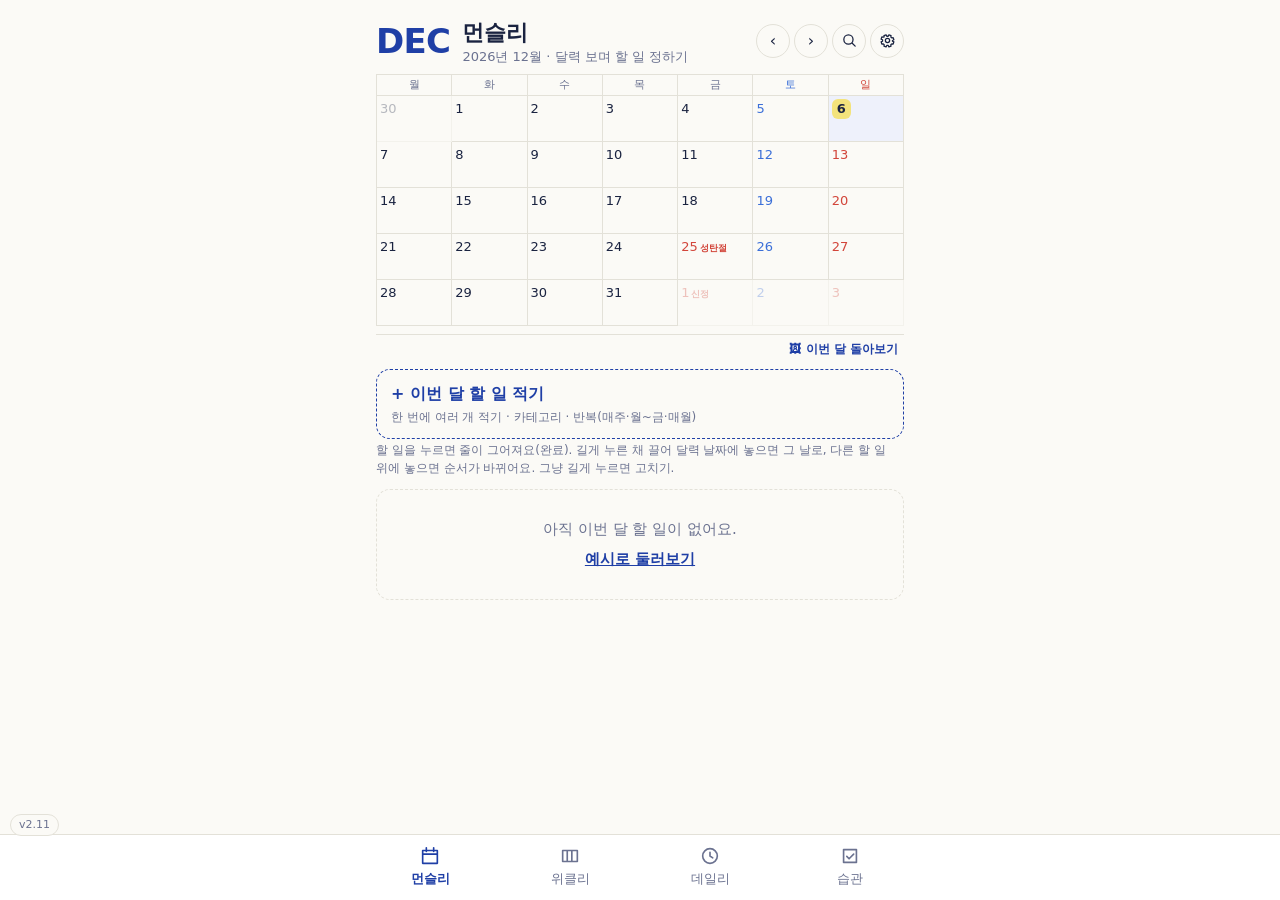
==== commit 11d33647: "덤푸 v2.11: 테스터 5명 교차 점검 반영 (백업 잠금, 미래 칸 완료 안 됨, 데일리 찾기 등) Co-Authored-By: Claude Opus 5.5 <noreply@an" ====
--- a/web/index.html
+++ b/web/index.html
@@ -3,7 +3,7 @@
 <head>
 <meta charset="utf-8">
 <meta name="viewport" content="width=device-width,initial-scale=1,viewport-fit=cover">
-<meta name="app-version" content="2.10">
+<meta name="app-version" content="2.11">
 <meta http-equiv="Content-Security-Policy" content="default-src 'self'; script-src 'self'; style-src 'self' 'unsafe-inline'; img-src 'self' data:; connect-src https://api.github.com; object-src 'none'; base-uri 'none'; form-action 'none'; frame-src 'none'">
 <meta name="referrer" content="no-referrer">
 <meta name="theme-color" content="#FBFAF6">
@@ -17,7 +17,7 @@
 </head>
 <body>
 <div class="wrap" id="app"></div>
-<button class="ver" id="ver" type="button">v2.10</button>
+<button class="ver" id="ver" type="button">v2.11</button>
 <nav class="bar"><div class="in" id="tabs"></div></nav>
 <div id="layer"></div>
 <script src="config.js"></script>
--- a/web/style.css
+++ b/web/style.css
@@ -436,3 +436,9 @@
 .nz .head .t{flex:1 1 0;min-width:0}
 .nz .ht-r{grid-template-columns:minmax(46px,1fr) repeat(var(--n),minmax(0,1fr)) 24px;gap:1px}.nz .ht-d{font-size:8px}.nz .ht-d b{font-size:11px}.nz .ht-nb{font-size:11px}.nz .ht-s{font-size:9px}.nz .ht-c{border-radius:4px}
 .mtop .head .t span{white-space:normal;overflow:visible;line-height:1.3}
+/* v2.11: 좁은 화면+큰 글씨 */
+.nz .tmbar{flex-wrap:wrap}.nz .tmbar .tmt{flex:1 1 100%;white-space:normal}
+.nz .ht-r{grid-template-columns:72px repeat(var(--n),minmax(26px,1fr)) 30px;gap:2px}.nz .ht{overflow-x:auto}.nz .ht-d{font-size:9px;line-height:1.1}.nz .ht-d b{font-size:12px;display:block}
+.toast,.hint,.sec,button{word-break:keep-all;overflow-wrap:anywhere}
+.nz .ht-r>:first-child{position:sticky;left:0;background:var(--paper);z-index:1}
+.sheet{position:relative}.shx{position:absolute;top:8px;right:8px;width:40px;height:40px;border-radius:50%;font-size:24px;line-height:1;color:var(--muted);background:transparent;z-index:2}.sheet>h3{padding-right:40px}
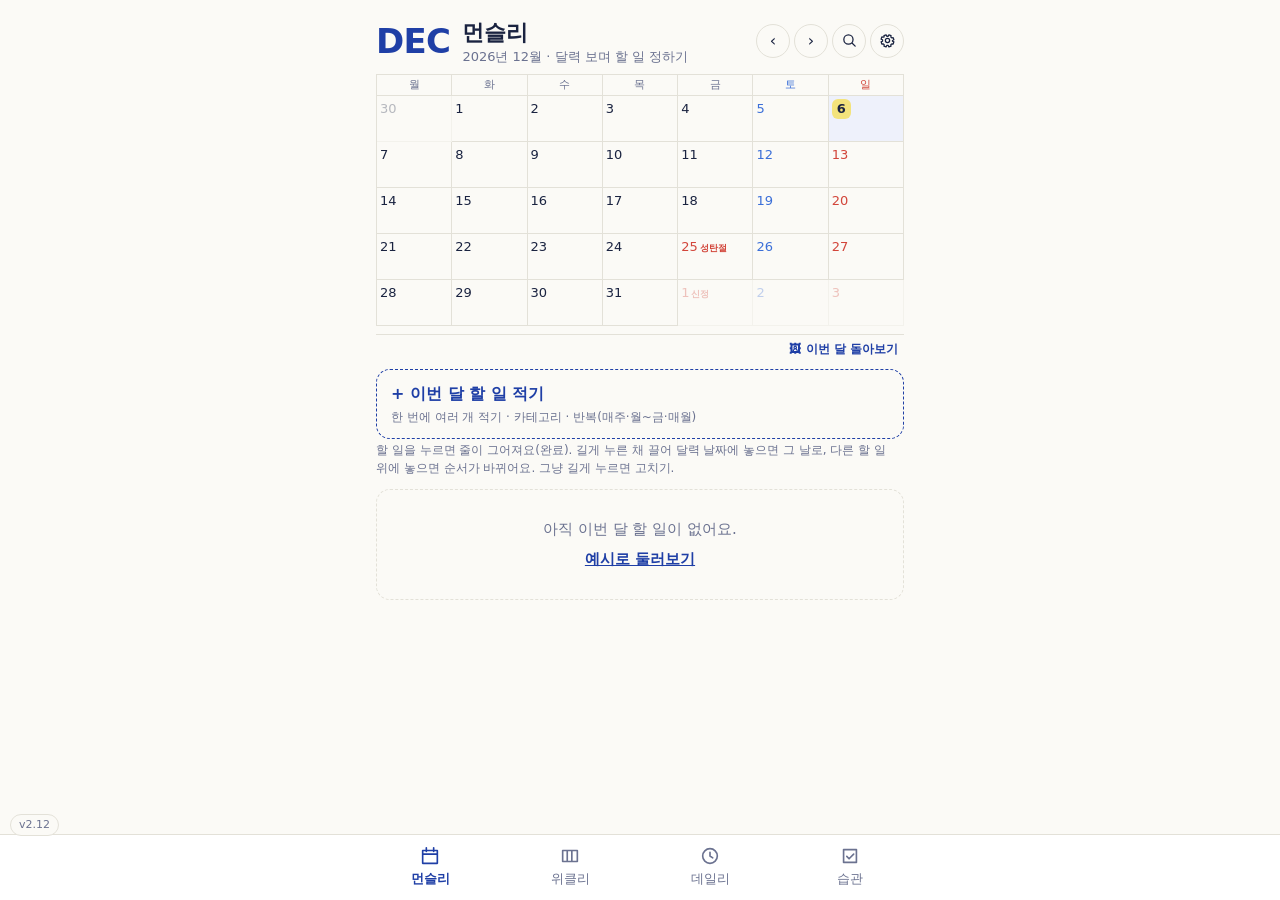
==== commit 13cbae5a: "덤푸 v2.12: 적을 때 날짜 같이 읽기, 타이머·🍅와 습관 연동, 🍅 뒤 쉬기·한 번 더 Co-Authored-By: Claude Opus 5.5 <noreply@anthrop" ====
--- a/web/index.html
+++ b/web/index.html
@@ -3,7 +3,7 @@
 <head>
 <meta charset="utf-8">
 <meta name="viewport" content="width=device-width,initial-scale=1,viewport-fit=cover">
-<meta name="app-version" content="2.11">
+<meta name="app-version" content="2.12">
 <meta http-equiv="Content-Security-Policy" content="default-src 'self'; script-src 'self'; style-src 'self' 'unsafe-inline'; img-src 'self' data:; connect-src https://api.github.com; object-src 'none'; base-uri 'none'; form-action 'none'; frame-src 'none'">
 <meta name="referrer" content="no-referrer">
 <meta name="theme-color" content="#FBFAF6">
@@ -17,7 +17,7 @@
 </head>
 <body>
 <div class="wrap" id="app"></div>
-<button class="ver" id="ver" type="button">v2.11</button>
+<button class="ver" id="ver" type="button">v2.12</button>
 <nav class="bar"><div class="in" id="tabs"></div></nav>
 <div id="layer"></div>
 <script src="config.js"></script>
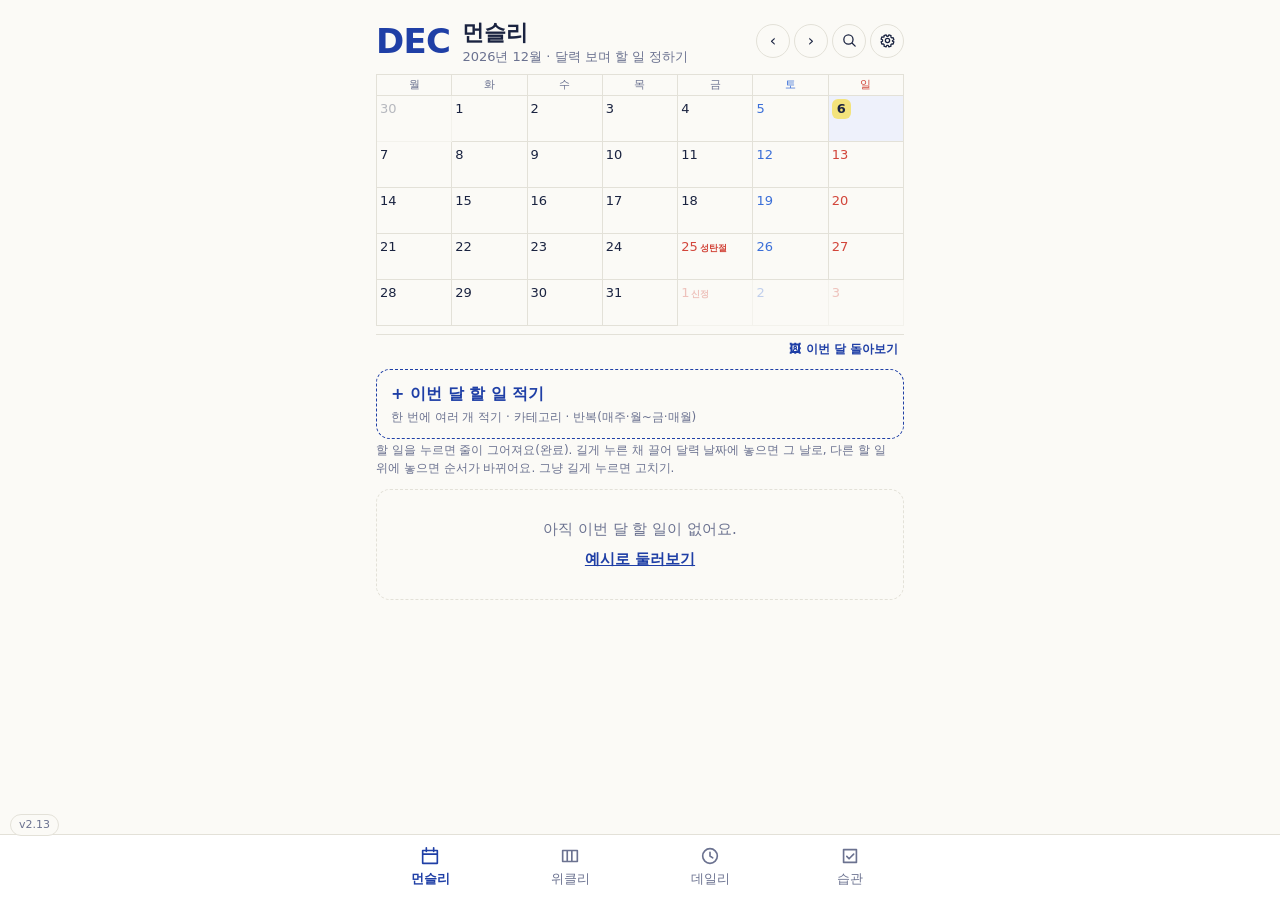
==== commit 3c6201f0: "덤푸 v2.13: 문구 다듬기 (반복 일정·시간표·그림으로 용어 통일, 알림·안내 문구 정리) Co-Authored-By: Claude Opus 5.5 <noreply@anthro" ====
--- a/web/index.html
+++ b/web/index.html
@@ -3,7 +3,7 @@
 <head>
 <meta charset="utf-8">
 <meta name="viewport" content="width=device-width,initial-scale=1,viewport-fit=cover">
-<meta name="app-version" content="2.12">
+<meta name="app-version" content="2.13">
 <meta http-equiv="Content-Security-Policy" content="default-src 'self'; script-src 'self'; style-src 'self' 'unsafe-inline'; img-src 'self' data:; connect-src https://api.github.com; object-src 'none'; base-uri 'none'; form-action 'none'; frame-src 'none'">
 <meta name="referrer" content="no-referrer">
 <meta name="theme-color" content="#FBFAF6">
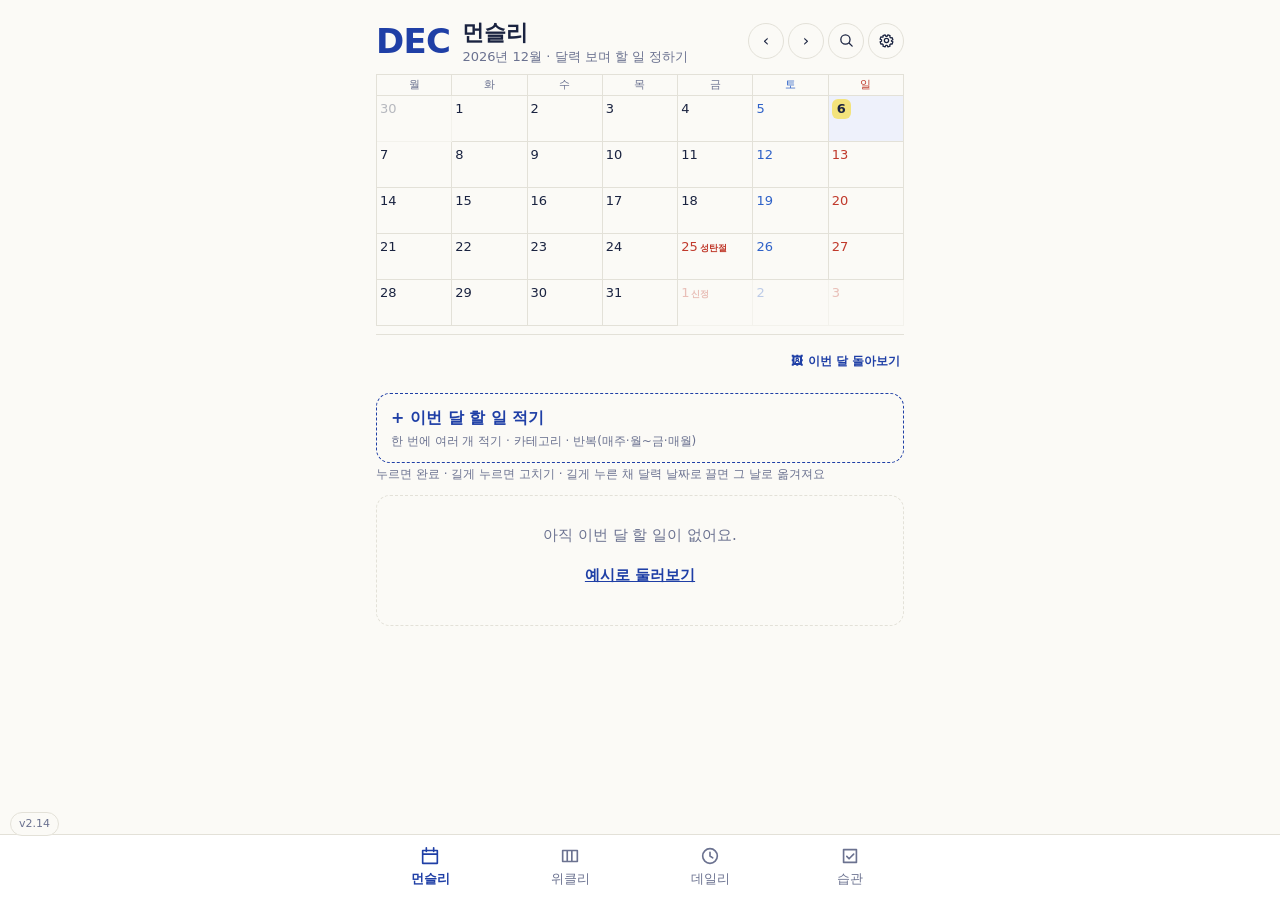
==== commit 6306df64: "덤푸 v2.14: 테스터 5명 점검 반영 (백업 파일·흰 화면·달력 넘침·문구·접근성) - 예전 백업(완료 날짜 없음)으로 흰 화면이 되던 문제 고침, 이미 저장된 망가진 데이터도" ====
--- a/web/index.html
+++ b/web/index.html
@@ -3,7 +3,7 @@
 <head>
 <meta charset="utf-8">
 <meta name="viewport" content="width=device-width,initial-scale=1,viewport-fit=cover">
-<meta name="app-version" content="2.13">
+<meta name="app-version" content="2.14">
 <meta http-equiv="Content-Security-Policy" content="default-src 'self'; script-src 'self'; style-src 'self' 'unsafe-inline'; img-src 'self' data:; connect-src https://api.github.com; object-src 'none'; base-uri 'none'; form-action 'none'; frame-src 'none'">
 <meta name="referrer" content="no-referrer">
 <meta name="theme-color" content="#FBFAF6">
@@ -17,7 +17,7 @@
 </head>
 <body>
 <div class="wrap" id="app"></div>
-<button class="ver" id="ver" type="button">v2.12</button>
+<button class="ver" id="ver" type="button">v2.14</button>
 <nav class="bar"><div class="in" id="tabs"></div></nav>
 <div id="layer"></div>
 <script src="config.js"></script>
--- a/web/style.css
+++ b/web/style.css
@@ -5,8 +5,8 @@
 /* 레이아웃: 탁상 달력처럼 큰 월 숫자 + 종이 위 할 일 줄, 아래 탭 4개 */
 :root{
   --paper:#FBFAF6; --card:#FFFFFF; --ink:#1A2340; --muted:#6B7290; --line:#E3E1D8;
-  --cobalt:#1F3FA6; --lemon:#F3E37C; --grass:#2E8B57; --soft:#EEF1FB; --warn:#F5B400; --red:#D2453A;
-  --t0:#E03131; --t1:#F08C00; --t2:#F2C200; --t3:#2F9E44; --t4:#1C7ED6; --t5:#7048E8; --t6:#E64980; --t7:#868E96; --hol:#D2453A; --sat:#3B6FD8; --ann:#8B5CF6;
+  --cobalt:#1F3FA6; --lemon:#F3E37C; --grass:#2E8B57; --soft:#EEF1FB; --warn:#F5B400; --red:#C0392B;
+  --t0:#E03131; --t1:#F08C00; --t2:#F2C200; --t3:#2F9E44; --t4:#1C7ED6; --t5:#7048E8; --t6:#E64980; --t7:#868E96; --hol:#C0392B; --sat:#2F62C8; --ann:#8B5CF6;
   --display:system-ui,-apple-system,"Apple SD Gothic Neo","Noto Sans KR",sans-serif;
   --body:system-ui,-apple-system,"Apple SD Gothic Neo","Noto Sans KR",sans-serif;
 }
@@ -442,3 +442,42 @@
 .toast,.hint,.sec,button{word-break:keep-all;overflow-wrap:anywhere}
 .nz .ht-r>:first-child{position:sticky;left:0;background:var(--paper);z-index:1}
 .sheet{position:relative}.shx{position:absolute;top:8px;right:8px;width:40px;height:40px;border-radius:50%;font-size:24px;line-height:1;color:var(--muted);background:transparent;z-index:2}.sheet>h3{padding-right:40px}
+
+/* v2.14: 달력 넘침 막기, 글자 줄바꿈, 누르기 쉬운 버튼(44px), 잘 보이는 시간표, 백업 파일 */
+body{word-break:keep-all;overflow-wrap:anywhere}
+.head .t span{word-break:keep-all}
+.cal div,.cal button{overflow:hidden}
+.rt-row{flex-wrap:nowrap;overflow:hidden;max-width:100%;min-width:0}
+.rt.more{font-size:9px;font-weight:800;color:var(--muted);align-self:center;white-space:nowrap;flex:none;overflow-wrap:normal}
+.sheet textarea:not(.code){display:block;width:100%;border:1px solid var(--line);background:var(--paper);color:var(--ink);border-radius:12px;padding:10px 12px;font:inherit;line-height:1.5;resize:vertical;margin:8px 0}
+.sheet input[type=password],.sheet input[type=search]{width:100%;border:1px solid var(--line);background:var(--paper);color:var(--ink);border-radius:10px;padding:10px;font:inherit;margin:8px 0}
+.sheet textarea.code{margin:8px 0}
+/* 시간표: + 버튼과 분 숫자 */
+.tl-add{color:var(--muted);font-weight:700}
+.tt-p .tl-add{display:flex;align-items:center;min-height:44px}
+.cell-l{font-size:11px;font-weight:600}
+/* 누르는 곳은 44px 이상 (보이는 크기는 작아도 됨) */
+.chip{position:relative;min-height:30px}
+.chip::after{content:"";position:absolute;left:-2px;right:-2px;top:50%;height:44px;transform:translateY(-50%)}
+.tags .chip,.brush .chip,.sheet .chips .chip,.weeks .chip{min-height:36px;padding-top:4px;padding-bottom:4px}
+.row .chips .chip{min-height:30px}
+.wklb{font-size:11px;color:var(--muted);align-self:center;margin-right:1px}
+.chip.wk{min-width:30px;justify-content:center}
+.nav button{width:36px;height:36px;position:relative}
+.nav button::after{content:"";position:absolute;inset:-4px}
+.nav{gap:4px}
+.mood{width:40px;height:40px;position:relative}
+.mood::after{content:"";position:absolute;inset:-2px}
+.ver{min-height:24px}
+.ver::after{content:"";position:absolute;left:-6px;right:-6px;top:50%;height:44px;transform:translateY(-50%)}
+.brbtn,.tmgo{position:relative}.brbtn::after,.tmgo::after{content:"";position:absolute;inset:-7px}
+.linkbtn{min-height:44px}
+.imgbtn{min-height:44px;padding:0 4px}
+.empty button{min-height:44px;padding:0 8px}
+.empty .btn{display:block;width:100%;max-width:280px;margin:10px auto 0;border:1px solid var(--line);border-radius:12px;padding:10px;font-weight:700;text-decoration:none;color:var(--ink)}
+.empty b{display:block;color:var(--ink);font-size:16px;margin-bottom:6px}
+/* 정보 창: 오른쪽 위 × , 업데이트 내용 점 목록 */
+.sheet .ai-st{color:var(--ink);font-size:14px}
+.note ul{margin:4px 0 0;padding-left:18px}
+.note li{margin:2px 0;line-height:1.5}
+.txt .tm,.pop-t .tm{margin-right:2px}
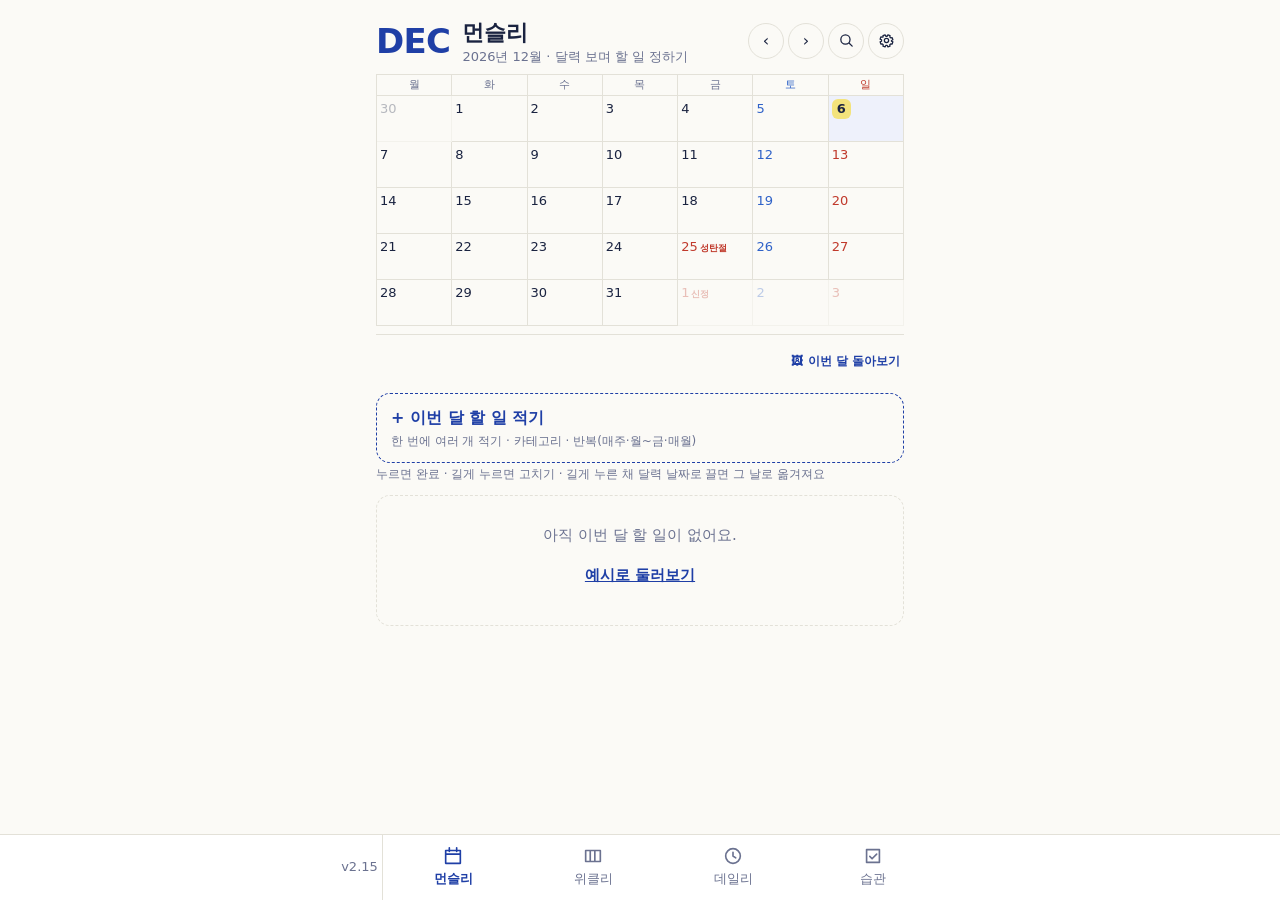
==== commit 6a3a0103: "덤푸 v2.15: 2차 점검 반영 (백업 칸·비밀번호 8글자·대비·습관 이름·찾기 더 보기·데일리 여러 개 적기) - 옛 이름 "10분 기록"을 모두 "시간표"로 - 밝은 색 습관" ====
--- a/web/index.html
+++ b/web/index.html
@@ -3,7 +3,7 @@
 <head>
 <meta charset="utf-8">
 <meta name="viewport" content="width=device-width,initial-scale=1,viewport-fit=cover">
-<meta name="app-version" content="2.14">
+<meta name="app-version" content="2.15">
 <meta http-equiv="Content-Security-Policy" content="default-src 'self'; script-src 'self'; style-src 'self' 'unsafe-inline'; img-src 'self' data:; connect-src https://api.github.com; object-src 'none'; base-uri 'none'; form-action 'none'; frame-src 'none'">
 <meta name="referrer" content="no-referrer">
 <meta name="theme-color" content="#FBFAF6">
@@ -17,8 +17,7 @@
 </head>
 <body>
 <div class="wrap" id="app"></div>
-<button class="ver" id="ver" type="button">v2.14</button>
-<nav class="bar"><div class="in" id="tabs"></div></nav>
+<nav class="bar"><button class="ver" id="ver" type="button">v2.15</button><div class="in" id="tabs"></div></nav>
 <div id="layer"></div>
 <script src="config.js"></script>
 <script src="app-info.js"></script>
--- a/web/style.css
+++ b/web/style.css
@@ -481,3 +481,31 @@
 .note ul{margin:4px 0 0;padding-left:18px}
 .note li{margin:2px 0;line-height:1.5}
 .txt .tm,.pop-t .tm{margin-right:2px}
+
+/* v2.15: 글자 대비 4.5:1 (밝은 색 습관·카테고리 이름은 조금 진하게), 습관 이름 한 줄 전체, 버전 표시는 아래 탭 왼쪽 칸 */
+:root{--k0:#D72F2F;--k1:#A76100;--k2:#896E00;--k3:#268137;--k4:#1973C4;--k5:#7048E8;--k6:#C53E6E;--k7:#6C7379;--ck0:#fff;--ck1:#0B0F1A;--ck2:#0B0F1A;--ck3:#0B0F1A;--ck4:#0B0F1A;--ck5:#fff;--ck6:#0B0F1A;--ck7:#0B0F1A}
+@media (prefers-color-scheme:dark){:root:not([data-theme="light"]){--k0:var(--t0);--k1:var(--t1);--k2:var(--t2);--k3:var(--t3);--k4:var(--t4);--k5:var(--t5);--k6:var(--t6);--k7:var(--t7);--ck0:#12151F;--ck1:#12151F;--ck2:#12151F;--ck3:#12151F;--ck4:#12151F;--ck5:#12151F;--ck6:#12151F;--ck7:#12151F}}
+:root[data-theme="dark"]{--k0:var(--t0);--k1:var(--t1);--k2:var(--t2);--k3:var(--t3);--k4:var(--t4);--k5:var(--t5);--k6:var(--t6);--k7:var(--t7);--ck0:#12151F;--ck1:#12151F;--ck2:#12151F;--ck3:#12151F;--ck4:#12151F;--ck5:#12151F;--ck6:#12151F;--ck7:#12151F}
+.tc0{color:var(--k0)!important}.tc1{color:var(--k1)!important}.tc2{color:var(--k2)!important}.tc3{color:var(--k3)!important}.tc4{color:var(--k4)!important}.tc5{color:var(--k5)!important}.tc6{color:var(--k6)!important}.tc7{color:var(--k7)!important}
+.ht-c.on.c0{color:var(--ck0)}.ht-c.on.c1{color:var(--ck1)}.ht-c.on.c2{color:var(--ck2)}.ht-c.on.c3{color:var(--ck3)}.ht-c.on.c4{color:var(--ck4)}.ht-c.on.c5{color:var(--ck5)}.ht-c.on.c6{color:var(--ck6)}.ht-c.on.c7{color:var(--ck7)}
+.ht-c.on.cn{color:#fff}
+/* 습관 표: 이름은 줄 전체를 써서 잘리지 않게, 아래 줄에 날짜 칸 */
+.ht-r,.ht.all .ht-r,.nz .ht-r{grid-template-columns:repeat(var(--n),minmax(0,1fr)) 34px;row-gap:2px}
+.nz .ht-r{grid-template-columns:repeat(var(--n),minmax(22px,1fr)) 30px}
+.ht.all .ht-r,.nz .ht.all .ht-r{grid-template-columns:repeat(var(--n),minmax(0,1fr)) 30px}
+.ht-r>.ht-n{grid-column:1/-1;display:flex;align-items:center;gap:4px;min-width:0}
+.ht-head>.ht-n{display:none}
+.ht-nb,.nz .ht-nb{display:block;-webkit-line-clamp:unset;white-space:normal;word-break:keep-all;overflow-wrap:anywhere;font-size:13px;line-height:1.3;overflow:visible;text-overflow:clip;padding:2px 0}
+.nz .ht-r>:first-child{position:static}
+/* 예시 닫기 버튼: 누르기 쉽게 44px */
+.demo .demo-x{min-height:44px;padding:0 10px;margin:-8px -6px -8px 0}
+/* 달력 칸 습관: 2개까지, 3개부터 1개 + "+N" */
+.rt.more{font-size:10px;letter-spacing:-.3px}
+/* 버전 표시: 아래 탭 줄 왼쪽 칸 (글자를 키워도 안내 글을 가리지 않게) */
+.bar{align-items:stretch}
+.bar .in{flex:1 1 auto;min-width:0}
+.ver,.ver.new{position:static;flex:none;align-self:stretch;width:46px;min-height:44px;height:auto;border:none;border-right:1px solid var(--line);border-radius:0;background:var(--card);padding:0;display:flex;align-items:center;justify-content:center;font-size:11px}
+.ver::after{content:none}
+.ver.new{color:#1A2340;background:var(--warn);font-weight:800}
+/* 정보 창 업데이트 내용 글씨 크게 */
+.note{font-size:15px}.note b{font-size:13px}
